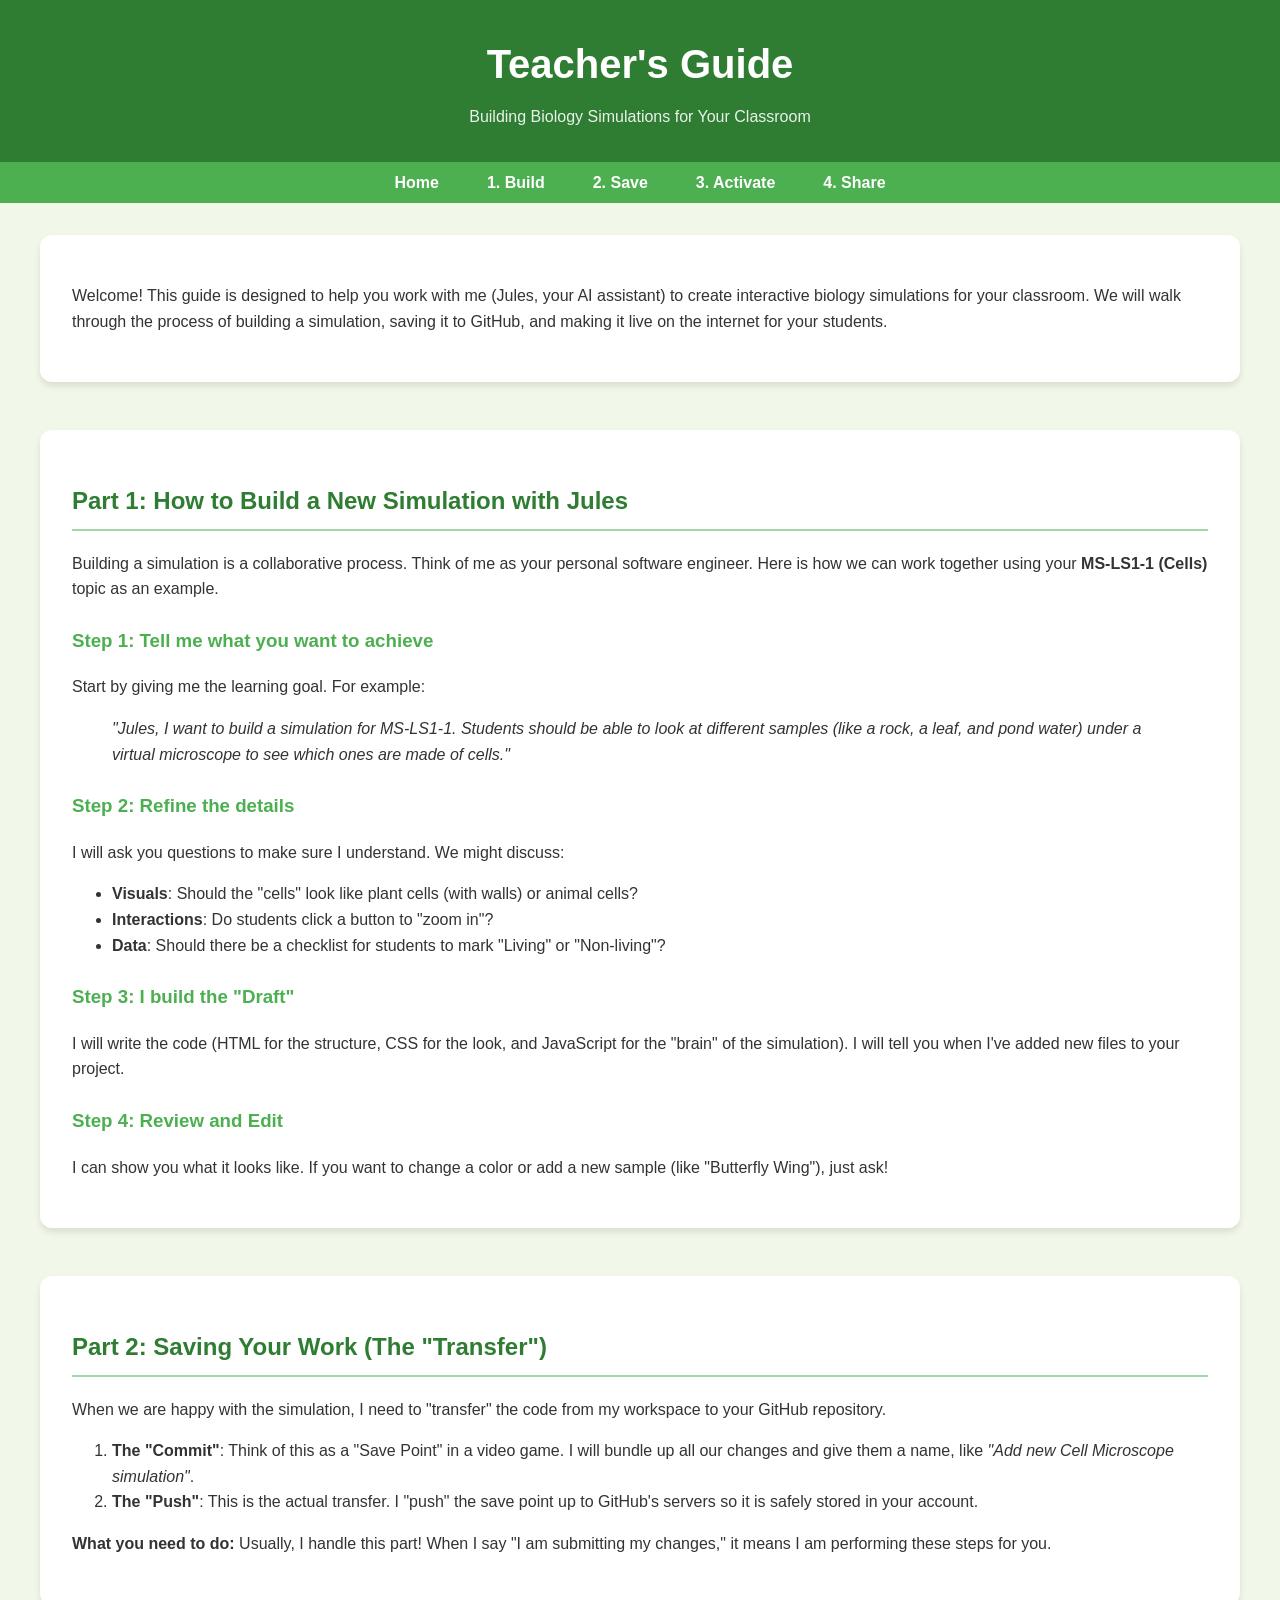
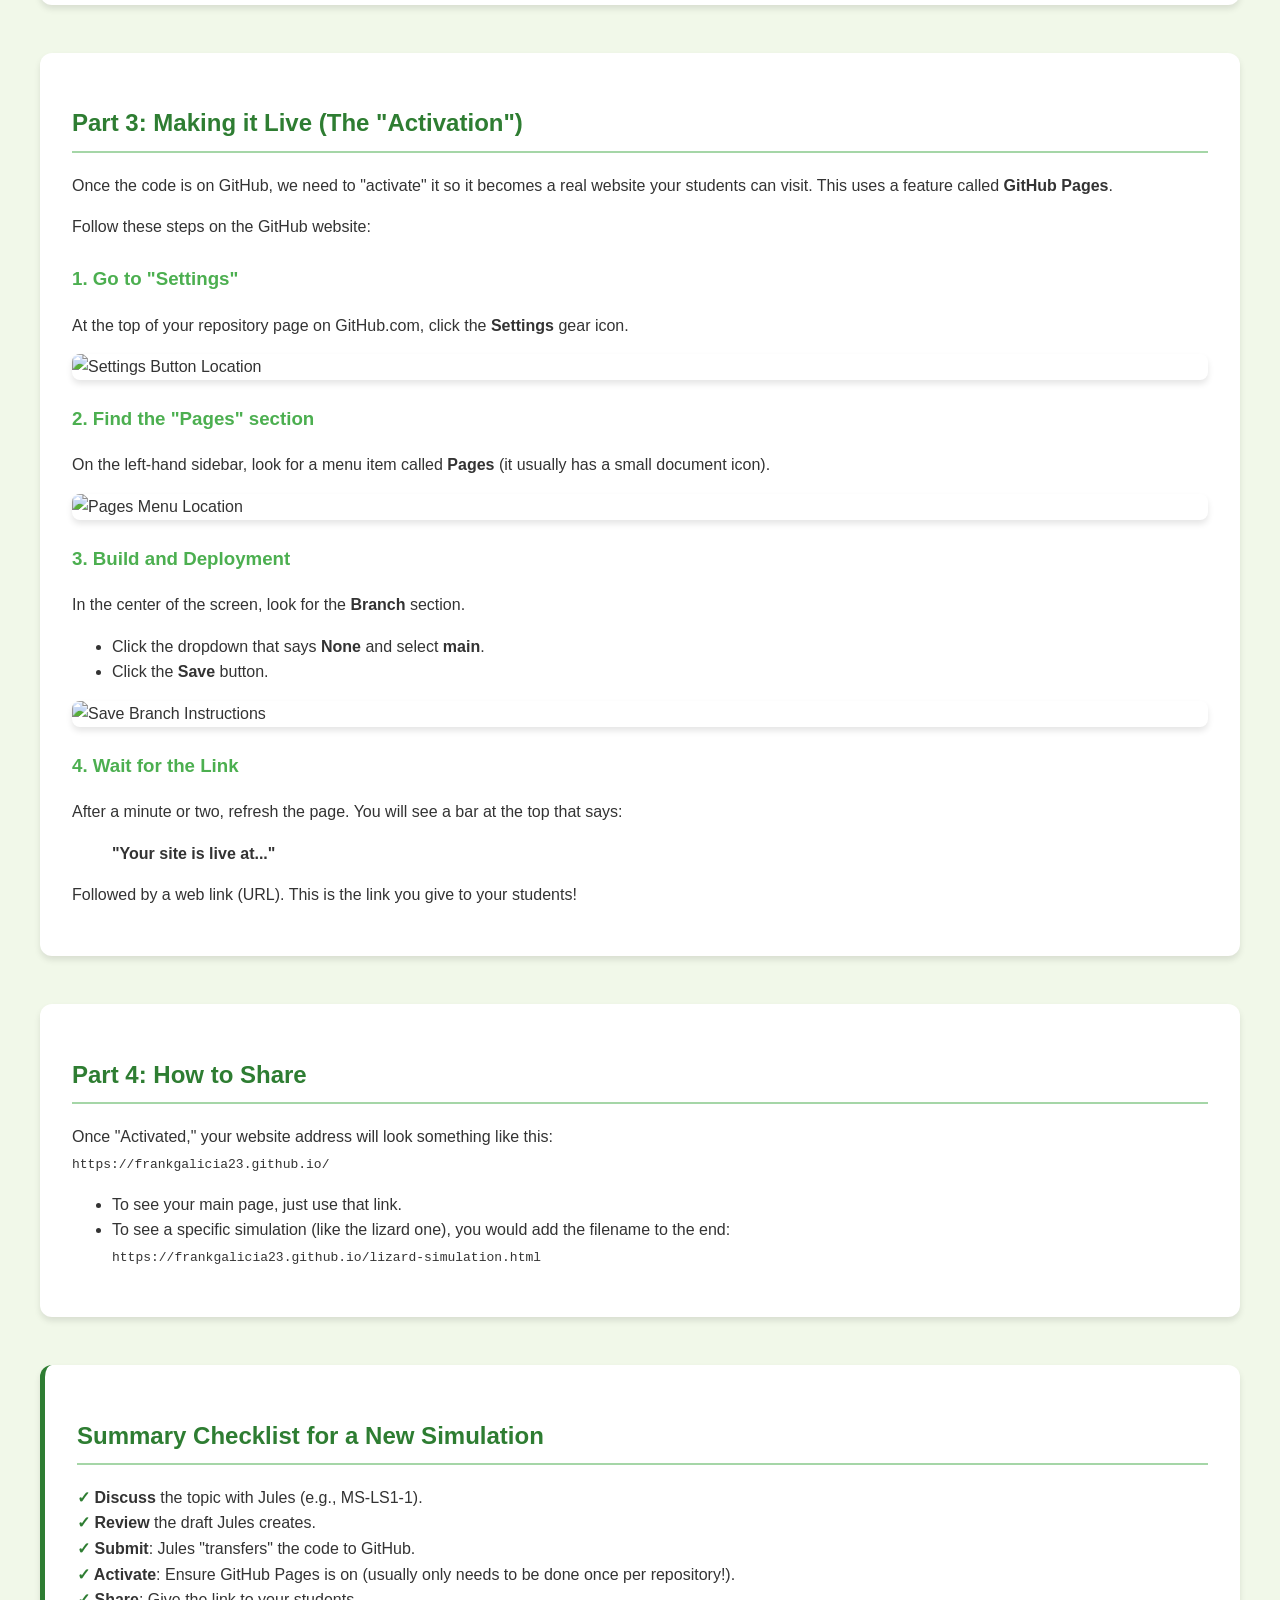
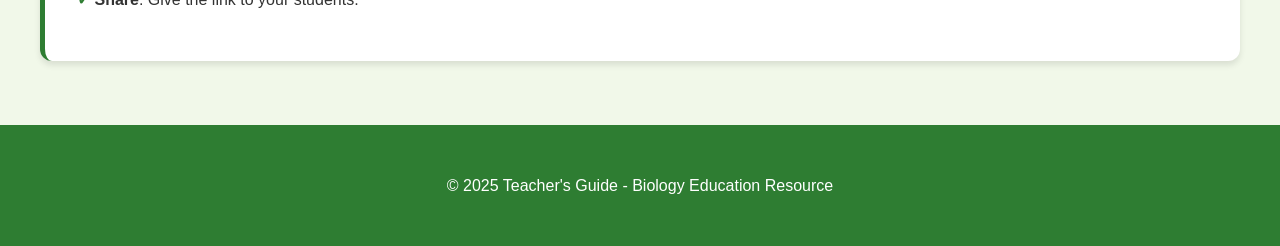
==== guide.html @ 4ce67894 "Convert GUIDE.md to guide.html and update index.html with links and improved styling. - Created guid" ====
<!DOCTYPE html>
<html lang="en">
<head>
    <meta charset="UTF-8">
    <meta name="viewport" content="width=device-width, initial-scale=1.0">
    <title>Teacher's Guide - Biology Simulations</title>
    <link rel="stylesheet" href="lizard-styles.css">
    <style>
        .guide-content img {
            max-width: 100%;
            height: auto;
            border-radius: 8px;
            box-shadow: var(--shadow);
            margin: 1rem 0;
            display: block;
        }
        .guide-content section {
            margin-bottom: 3rem;
            padding: 2rem;
            background: var(--white);
            border-radius: 12px;
            box-shadow: var(--shadow);
        }
        .guide-content h2 {
            color: var(--primary-green);
            border-bottom: 2px solid var(--accent-green);
            padding-bottom: 0.5rem;
        }
        .guide-content h3 {
            color: var(--secondary-green);
            margin-top: 1.5rem;
        }
        .checklist {
            background: var(--bg-light);
            padding: 1.5rem;
            border-radius: 8px;
            border-left: 5px solid var(--primary-green);
        }
        .checklist ul {
            list-style: none;
            padding-left: 0;
        }
        .checklist li::before {
            content: "✓ ";
            color: var(--primary-green);
            font-weight: bold;
        }
    </style>
</head>
<body>
    <header>
        <h1>Teacher's Guide</h1>
        <p>Building Biology Simulations for Your Classroom</p>
    </header>

    <nav>
        <ul>
            <li><a href="index.html">Home</a></li>
            <li><a href="#part1">1. Build</a></li>
            <li><a href="#part2">2. Save</a></li>
            <li><a href="#part3">3. Activate</a></li>
            <li><a href="#part4">4. Share</a></li>
        </ul>
    </nav>

    <main class="guide-content">
        <section>
            <p>Welcome! This guide is designed to help you work with me (Jules, your AI assistant) to create interactive biology simulations for your classroom. We will walk through the process of building a simulation, saving it to GitHub, and making it live on the internet for your students.</p>
        </section>

        <section id="part1">
            <h2>Part 1: How to Build a New Simulation with Jules</h2>
            <p>Building a simulation is a collaborative process. Think of me as your personal software engineer. Here is how we can work together using your <strong>MS-LS1-1 (Cells)</strong> topic as an example.</p>

            <h3>Step 1: Tell me what you want to achieve</h3>
            <p>Start by giving me the learning goal. For example:</p>
            <blockquote><em>"Jules, I want to build a simulation for MS-LS1-1. Students should be able to look at different samples (like a rock, a leaf, and pond water) under a virtual microscope to see which ones are made of cells."</em></blockquote>

            <h3>Step 2: Refine the details</h3>
            <p>I will ask you questions to make sure I understand. We might discuss:</p>
            <ul>
                <li><strong>Visuals</strong>: Should the "cells" look like plant cells (with walls) or animal cells?</li>
                <li><strong>Interactions</strong>: Do students click a button to "zoom in"?</li>
                <li><strong>Data</strong>: Should there be a checklist for students to mark "Living" or "Non-living"?</li>
            </ul>

            <h3>Step 3: I build the "Draft"</h3>
            <p>I will write the code (HTML for the structure, CSS for the look, and JavaScript for the "brain" of the simulation). I will tell you when I've added new files to your project.</p>

            <h3>Step 4: Review and Edit</h3>
            <p>I can show you what it looks like. If you want to change a color or add a new sample (like "Butterfly Wing"), just ask!</p>
        </section>

        <section id="part2">
            <h2>Part 2: Saving Your Work (The "Transfer")</h2>
            <p>When we are happy with the simulation, I need to "transfer" the code from my workspace to your GitHub repository.</p>
            <ol>
                <li><strong>The "Commit"</strong>: Think of this as a "Save Point" in a video game. I will bundle up all our changes and give them a name, like <em>"Add new Cell Microscope simulation"</em>.</li>
                <li><strong>The "Push"</strong>: This is the actual transfer. I "push" the save point up to GitHub's servers so it is safely stored in your account.</li>
            </ol>
            <p><strong>What you need to do:</strong> Usually, I handle this part! When I say "I am submitting my changes," it means I am performing these steps for you.</p>
        </section>

        <section id="part3">
            <h2>Part 3: Making it Live (The "Activation")</h2>
            <p>Once the code is on GitHub, we need to "activate" it so it becomes a real website your students can visit. This uses a feature called <strong>GitHub Pages</strong>.</p>
            <p>Follow these steps on the GitHub website:</p>

            <h3>1. Go to "Settings"</h3>
            <p>At the top of your repository page on GitHub.com, click the <strong>Settings</strong> gear icon.</p>
            <img src="https://dummyimage.com/600x150/2e7d32/ffffff&text=1.+Click+the+'Settings'+tab+at+the+top+of+the+page" alt="Settings Button Location">

            <h3>2. Find the "Pages" section</h3>
            <p>On the left-hand sidebar, look for a menu item called <strong>Pages</strong> (it usually has a small document icon).</p>
            <img src="https://dummyimage.com/600x200/f1f8e9/000000&text=2.+Look+at+the+left+sidebar.+Click+'Pages'" alt="Pages Menu Location">

            <h3>3. Build and Deployment</h3>
            <p>In the center of the screen, look for the <strong>Branch</strong> section.</p>
            <ul>
                <li>Click the dropdown that says <strong>None</strong> and select <strong>main</strong>.</li>
                <li>Click the <strong>Save</strong> button.</li>
            </ul>
            <img src="https://dummyimage.com/600x150/ffffff/000000&text=3.+Select+'main'+branch+and+click+'Save'" alt="Save Branch Instructions">

            <h3>4. Wait for the Link</h3>
            <p>After a minute or two, refresh the page. You will see a bar at the top that says:</p>
            <blockquote><strong>"Your site is live at..."</strong></blockquote>
            <p>Followed by a web link (URL). This is the link you give to your students!</p>
        </section>

        <section id="part4">
            <h2>Part 4: How to Share</h2>
            <p>Once "Activated," your website address will look something like this:<br>
            <code>https://frankgalicia23.github.io/</code></p>
            <ul>
                <li>To see your main page, just use that link.</li>
                <li>To see a specific simulation (like the lizard one), you would add the filename to the end:<br>
                <code>https://frankgalicia23.github.io/lizard-simulation.html</code></li>
            </ul>
        </section>

        <section class="checklist">
            <h2>Summary Checklist for a New Simulation</h2>
            <ul>
                <li><strong>Discuss</strong> the topic with Jules (e.g., MS-LS1-1).</li>
                <li><strong>Review</strong> the draft Jules creates.</li>
                <li><strong>Submit</strong>: Jules "transfers" the code to GitHub.</li>
                <li><strong>Activate</strong>: Ensure GitHub Pages is on (usually only needs to be done once per repository!).</li>
                <li><strong>Share</strong>: Give the link to your students.</li>
            </ul>
        </section>
    </main>

    <footer>
        <p>&copy; 2025 Teacher's Guide - Biology Education Resource</p>
    </footer>
</body>
</html>
---- lizard-styles.css ----
/* lizard-styles.css */
:root {
    --primary-green: #2E7D32;
    --secondary-green: #4CAF50;
    --accent-green: #A5D6A7;
    --bg-light: #F1F8E9;
    --text-dark: #333;
    --white: #FFFFFF;
    --shadow: 0 4px 6px rgba(0,0,0,0.1);
}

body {
    font-family: 'Segoe UI', Tahoma, Geneva, Verdana, sans-serif;
    background-color: var(--bg-light);
    color: var(--text-dark);
    margin: 0;
    line-height: 1.6;
}

header {
    background-color: var(--primary-green);
    color: var(--white);
    text-align: center;
    padding: 2rem 1rem;
    box-shadow: var(--shadow);
}

header h1 { margin: 0; font-size: 2.5rem; }
header p { margin: 0.5rem 0 0; opacity: 0.9; }

nav {
    background-color: var(--secondary-green);
    padding: 0.5rem;
    position: sticky;
    top: 0;
    z-index: 1000;
}

nav ul {
    list-style: none;
    margin: 0;
    padding: 0;
    display: flex;
    justify-content: center;
}

nav li { margin: 0 1.5rem; }
nav a {
    color: var(--white);
    text-decoration: none;
    font-weight: bold;
    transition: color 0.3s;
}
nav a:hover { color: var(--accent-green); }

main {
    max-width: 1200px;
    margin: 2rem auto;
    padding: 0 1rem;
}

.simulation-layout {
    display: grid;
    grid-template-columns: 300px 1fr;
    gap: 2rem;
    align-items: start;
}

/* Controls Column */
.controls {
    background: var(--white);
    padding: 1.5rem;
    border-radius: 12px;
    box-shadow: var(--shadow);
}

.control-group { margin-bottom: 2rem; }
.control-group h3 {
    border-bottom: 2px solid var(--accent-green);
    padding-bottom: 0.5rem;
    margin-top: 0;
}

.slider-item {
    margin-bottom: 1.5rem;
}

.slider-item label {
    display: block;
    font-weight: bold;
    margin-bottom: 0.5rem;
    font-size: 0.9rem;
}

.slider-item input[type="range"] {
    width: 100%;
    accent-color: var(--primary-green);
}

.slider-item span {
    display: block;
    text-align: right;
    font-size: 0.8rem;
    color: #666;
}

#reset-btn {
    width: 100%;
    padding: 0.8rem;
    background: #e57373;
    color: white;
    border: none;
    border-radius: 6px;
    cursor: pointer;
    font-weight: bold;
    transition: background 0.3s;
}
#reset-btn:hover { background: #d32f2f; }

/* Visualization Column */
.visualization {
    background: var(--white);
    padding: 2rem;
    border-radius: 12px;
    box-shadow: var(--shadow);
}

.chart-container {
    margin-bottom: 2rem;
    height: 400px;
}

.lizard-display {
    border-top: 2px dashed var(--accent-green);
    padding-top: 1.5rem;
}

.lizard-grid {
    display: grid;
    grid-template-columns: repeat(3, 1fr);
    gap: 1rem;
    text-align: center;
}

.lizard-item {
    background: var(--bg-light);
    padding: 1rem;
    border-radius: 8px;
}

.lizard-svg {
    width: 100%;
    height: 80px;
}

.info-card {
    background: var(--primary-green);
    color: white;
    padding: 1.5rem;
    border-radius: 8px;
    margin-top: 2rem;
}

.info-card h3 { margin-top: 0; color: var(--accent-green); }

/* Educational Content */
.educational-content { margin-top: 4rem; }
.educational-content h2 { border-bottom: 3px solid var(--primary-green); display: inline-block; }

.grid {
    display: grid;
    grid-template-columns: repeat(auto-fit, minmax(300px, 1fr));
    gap: 1.5rem;
    margin-top: 1rem;
}

.card {
    background: white;
    padding: 1.5rem;
    border-radius: 8px;
    box-shadow: var(--shadow);
    border-top: 4px solid var(--primary-green);
}

footer {
    text-align: center;
    padding: 2rem;
    background: var(--primary-green);
    color: white;
    margin-top: 4rem;
}

@media (max-width: 900px) {
    .simulation-layout {
        grid-template-columns: 1fr;
    }
}
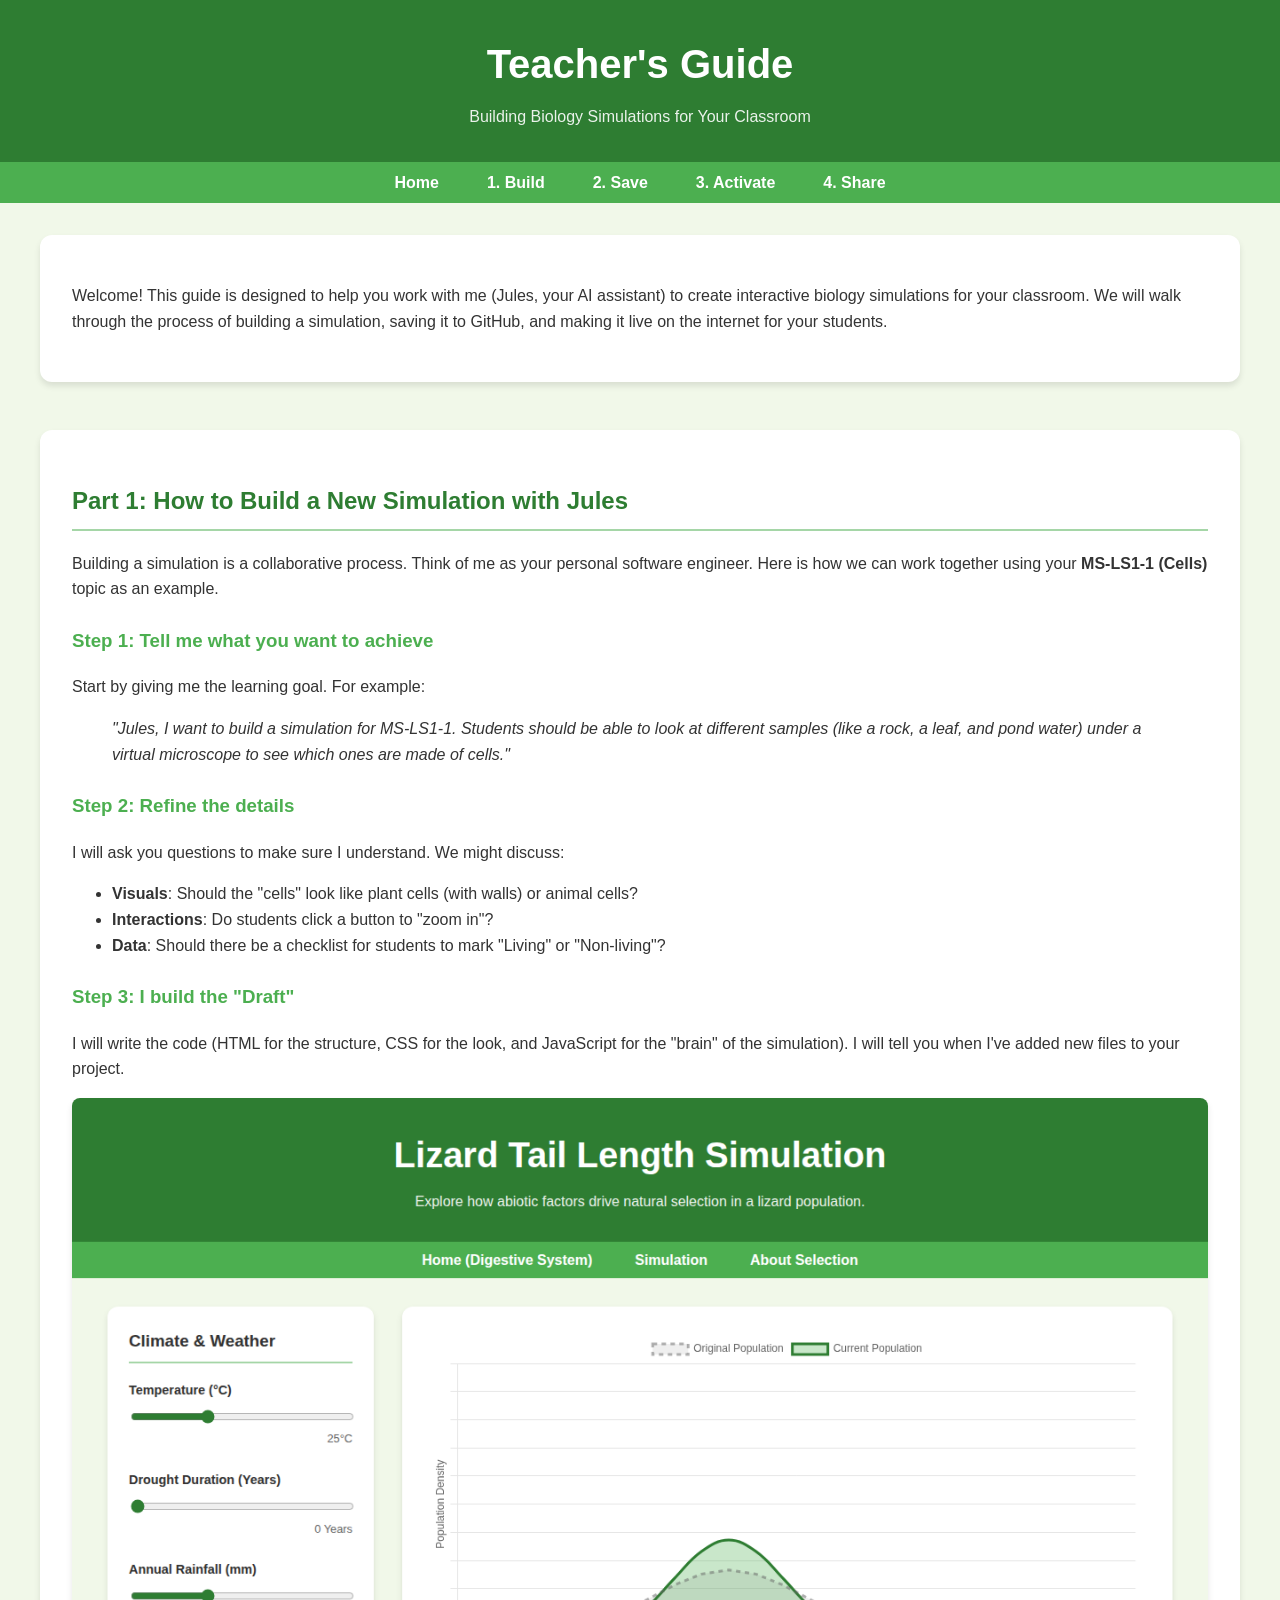
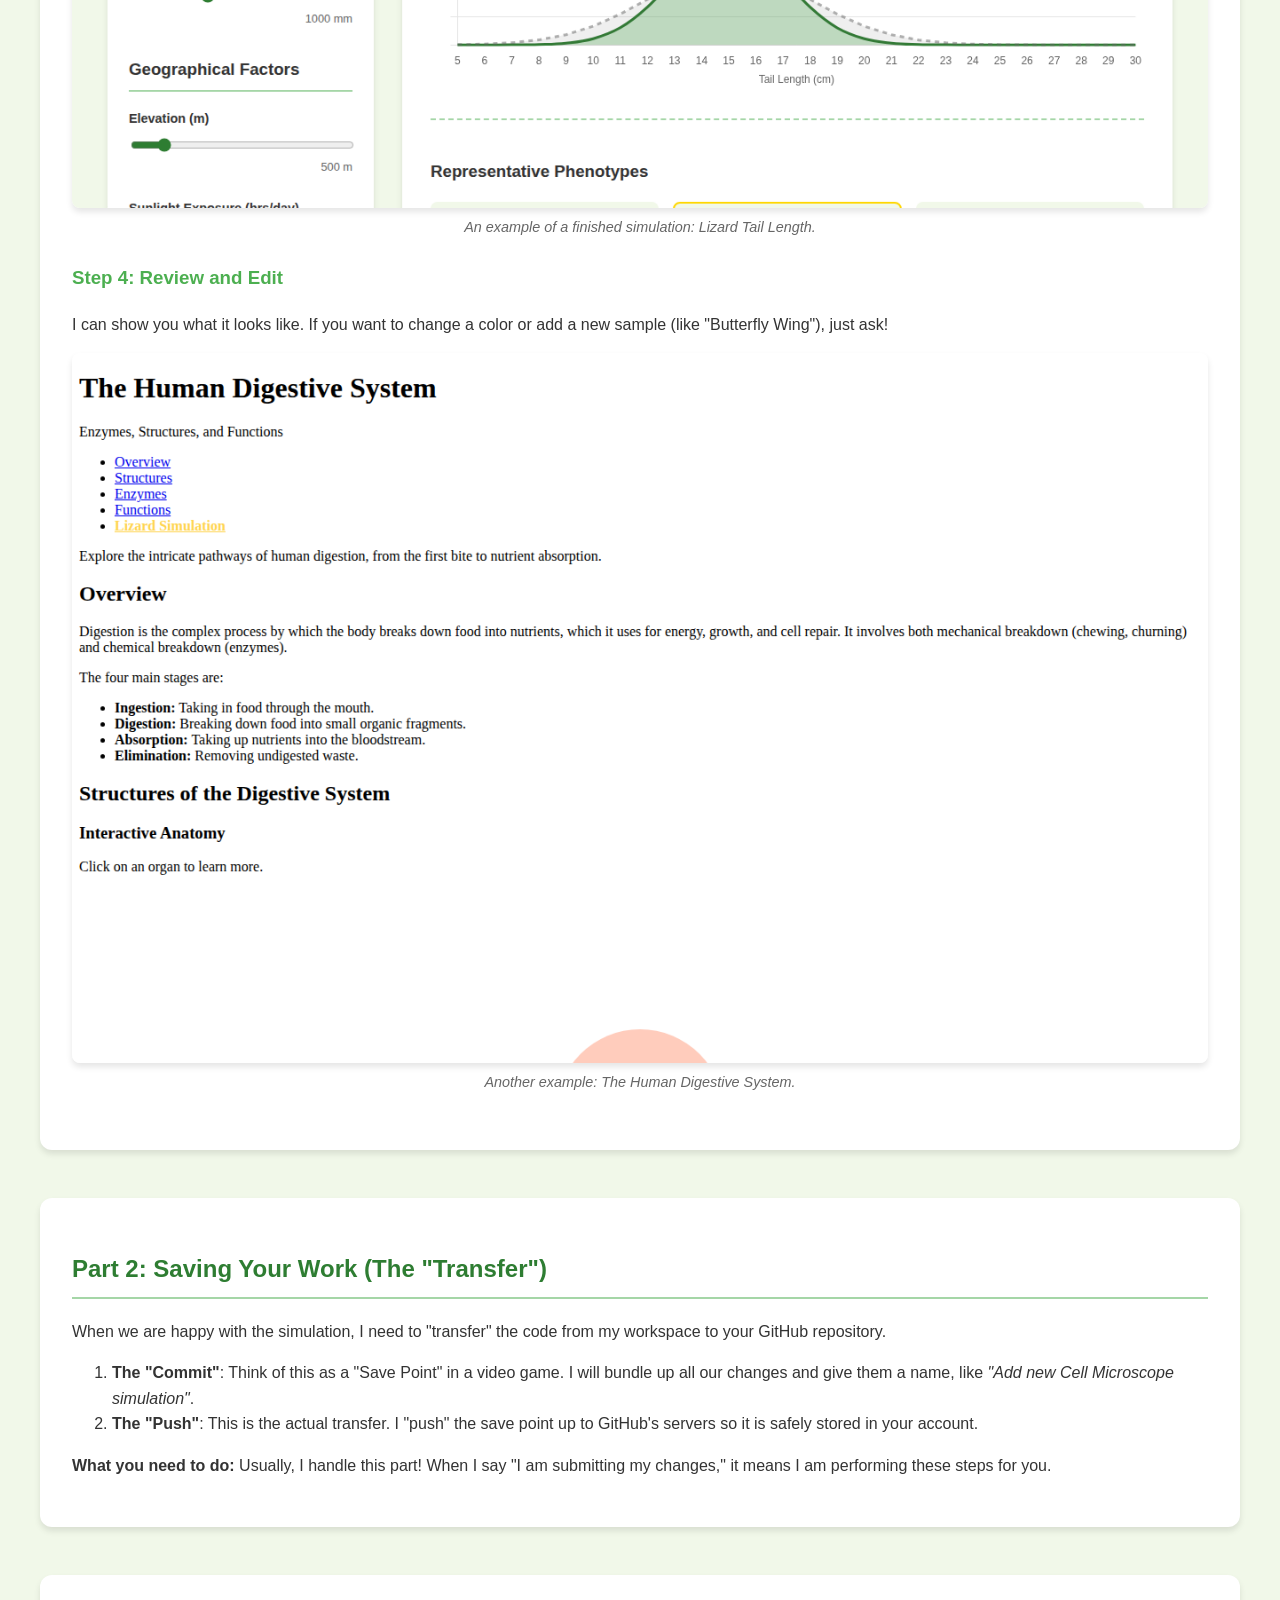
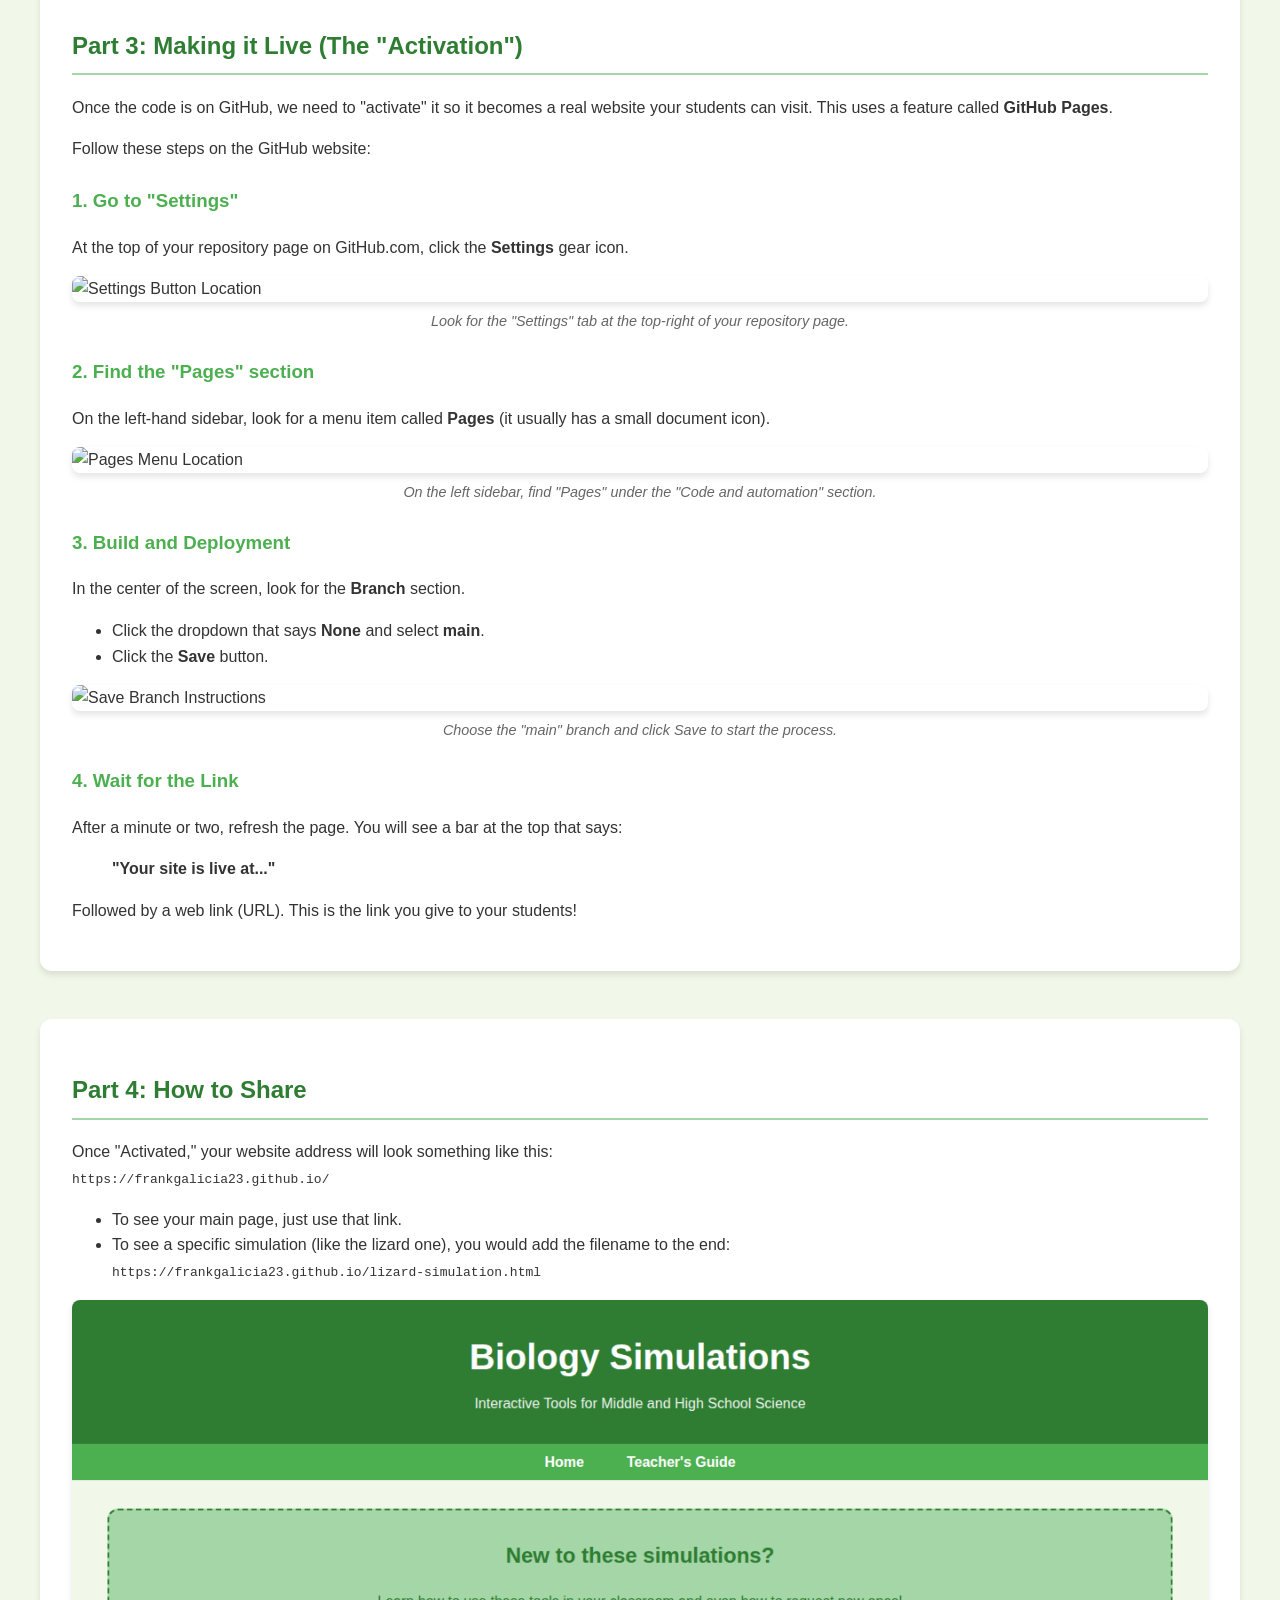
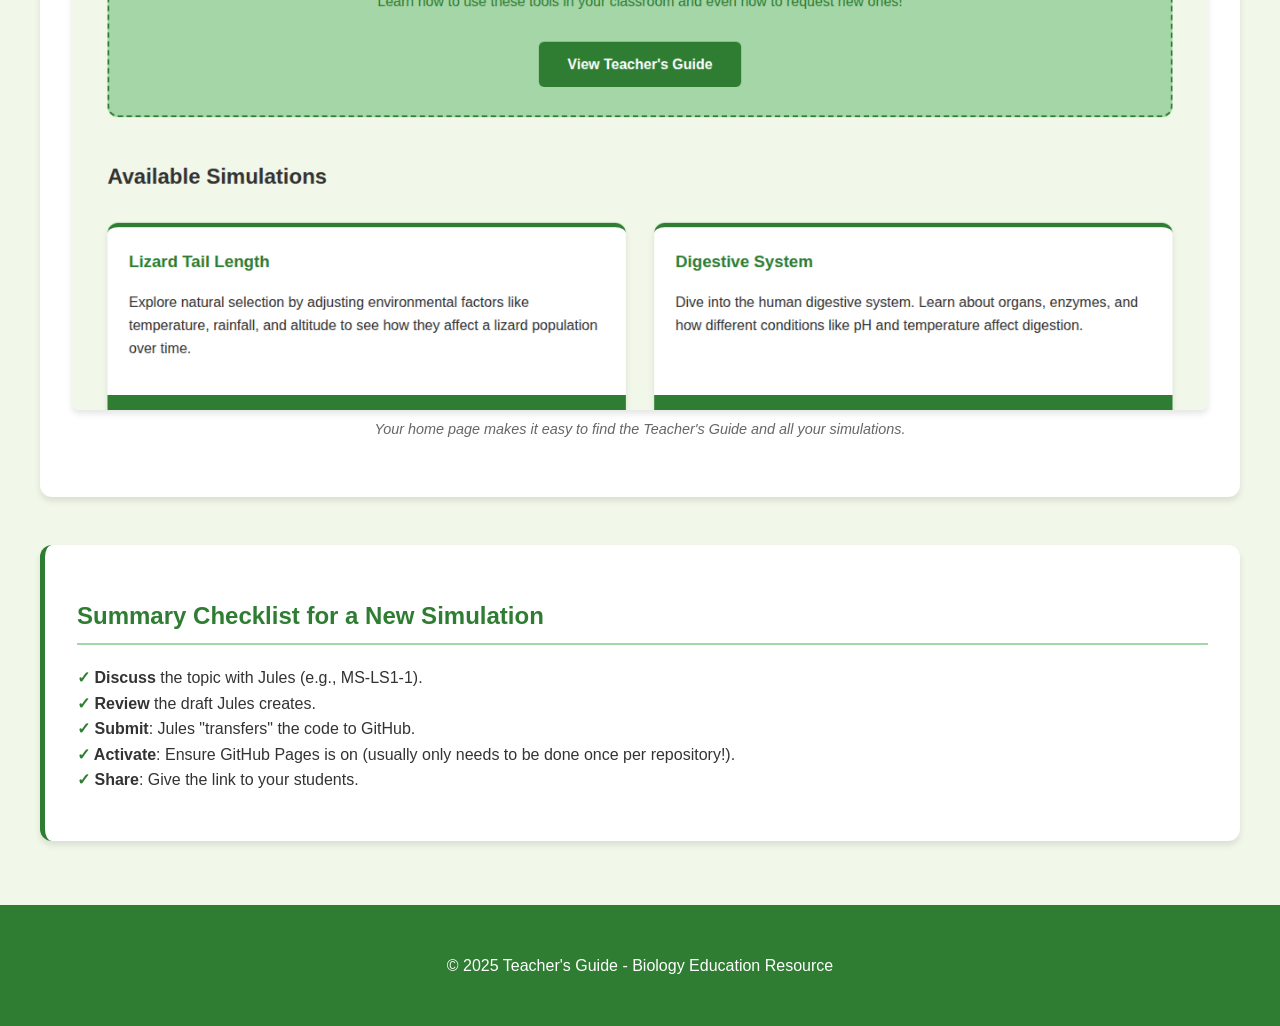
==== commit 3dba6dc6: "Create Teacher's Guide web page with real screenshots and modernize home page. - Converted GUIDE.md " ====
--- a/guide.html
+++ b/guide.html
@@ -45,6 +45,14 @@
             color: var(--primary-green);
             font-weight: bold;
         }
+        .img-caption {
+            font-size: 0.9rem;
+            color: #666;
+            text-align: center;
+            margin-top: -0.5rem;
+            margin-bottom: 1.5rem;
+            font-style: italic;
+        }
     </style>
 </head>
 <body>
@@ -86,9 +94,13 @@
 
             <h3>Step 3: I build the "Draft"</h3>
             <p>I will write the code (HTML for the structure, CSS for the look, and JavaScript for the "brain" of the simulation). I will tell you when I've added new files to your project.</p>
+            <img src="assets/images/lizard_sim.png" alt="Example: Lizard Simulation Layout">
+            <p class="img-caption">An example of a finished simulation: Lizard Tail Length.</p>
 
             <h3>Step 4: Review and Edit</h3>
             <p>I can show you what it looks like. If you want to change a color or add a new sample (like "Butterfly Wing"), just ask!</p>
+            <img src="assets/images/digestive_sim.png" alt="Example: Digestive System Simulation">
+            <p class="img-caption">Another example: The Human Digestive System.</p>
         </section>
 
         <section id="part2">
@@ -109,10 +121,12 @@
             <h3>1. Go to "Settings"</h3>
             <p>At the top of your repository page on GitHub.com, click the <strong>Settings</strong> gear icon.</p>
             <img src="https://dummyimage.com/600x150/2e7d32/ffffff&text=1.+Click+the+'Settings'+tab+at+the+top+of+the+page" alt="Settings Button Location">
+            <p class="img-caption">Look for the "Settings" tab at the top-right of your repository page.</p>
 
             <h3>2. Find the "Pages" section</h3>
             <p>On the left-hand sidebar, look for a menu item called <strong>Pages</strong> (it usually has a small document icon).</p>
             <img src="https://dummyimage.com/600x200/f1f8e9/000000&text=2.+Look+at+the+left+sidebar.+Click+'Pages'" alt="Pages Menu Location">
+            <p class="img-caption">On the left sidebar, find "Pages" under the "Code and automation" section.</p>
 
             <h3>3. Build and Deployment</h3>
             <p>In the center of the screen, look for the <strong>Branch</strong> section.</p>
@@ -121,6 +135,7 @@
                 <li>Click the <strong>Save</strong> button.</li>
             </ul>
             <img src="https://dummyimage.com/600x150/ffffff/000000&text=3.+Select+'main'+branch+and+click+'Save'" alt="Save Branch Instructions">
+            <p class="img-caption">Choose the "main" branch and click Save to start the process.</p>
 
             <h3>4. Wait for the Link</h3>
             <p>After a minute or two, refresh the page. You will see a bar at the top that says:</p>
@@ -137,6 +152,8 @@
                 <li>To see a specific simulation (like the lizard one), you would add the filename to the end:<br>
                 <code>https://frankgalicia23.github.io/lizard-simulation.html</code></li>
             </ul>
+            <img src="assets/images/home_page.png" alt="Home Page Link to Guide">
+            <p class="img-caption">Your home page makes it easy to find the Teacher's Guide and all your simulations.</p>
         </section>
 
         <section class="checklist">
--- a/lizard-styles.css
+++ b/lizard-styles.css
@@ -150,7 +150,7 @@
 
 .lizard-svg {
     width: 100%;
-    height: 80px;
+    height: 120px;
 }
 
 .info-card {
